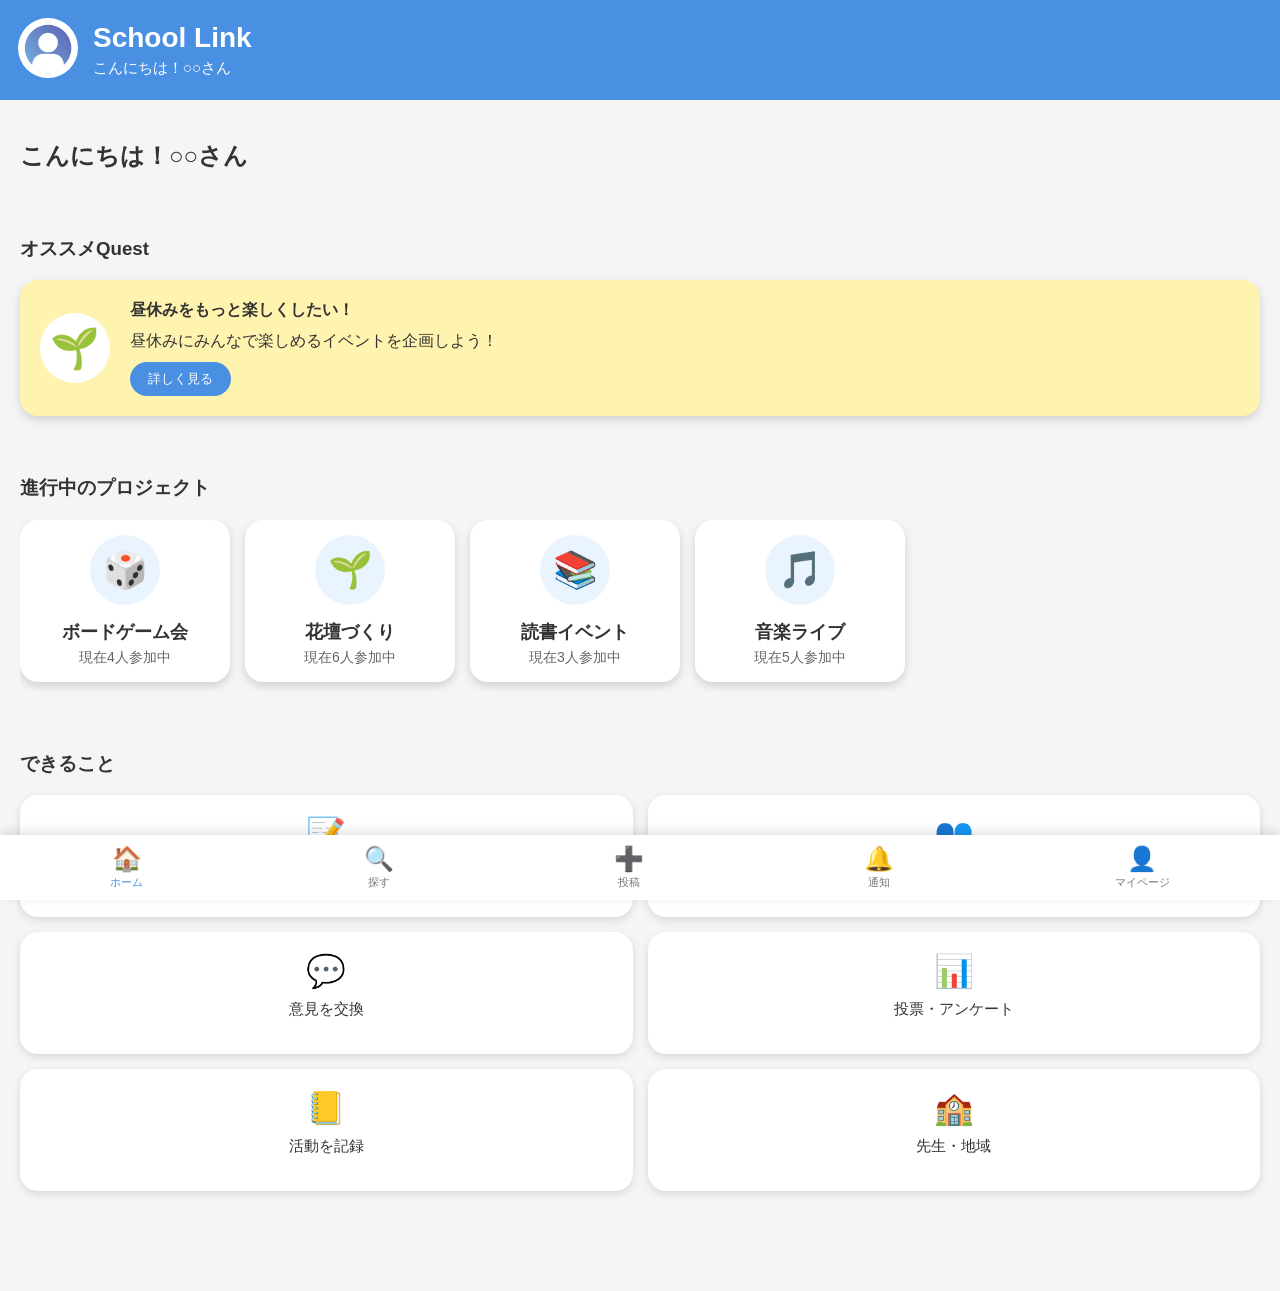
==== index.html @ 29ad6309 "Add files via upload" ====
<!DOCTYPE html>
<html lang="ja">

<head>
    <meta charset="UTF-8">
    <meta name="viewport" content="width=device-width, initial-scale=1.0">

    <title>School Link</title>

    <link rel="stylesheet" href="style.css">
</head>

<body>

<header>

    <div class="profile">

        <img src="images/user.png" alt="プロフィール">

    </div>

    <div class="title">

        <h1>School Link</h1>

        <p>こんにちは！○○さん</p>

    </div>

</header>

<main>

    <section class="greeting">
        <h2>こんにちは！○○さん</h2>
    </section>

    <section class="recommend">

    <h3>オススメQuest</h3>

    <div class="quest-card">

        <div class="quest-image">
            🌱
        </div>

        <div class="quest-text">

            <h4>昼休みをもっと楽しくしたい！</h4>

            <p>
                昼休みにみんなで楽しめるイベントを企画しよう！
            </p>

            <button>
                詳しく見る
            </button>

        </div>

    </div>

</section>

   <section class="projects">

    <h3>進行中のプロジェクト</h3>

    <div class="project-list">

        <div class="project-card">

            <div class="project-image">🎲</div>

            <h4>ボードゲーム会</h4>

            <p>現在4人参加中</p>

        </div>

        <div class="project-card">

            <div class="project-image">🌱</div>

            <h4>花壇づくり</h4>

            <p>現在6人参加中</p>

        </div>

        <div class="project-card">

            <div class="project-image">📚</div>

            <h4>読書イベント</h4>

            <p>現在3人参加中</p>

        </div>

        <div class="project-card">

         <div class="project-image">🎵</div>

         <h4>音楽ライブ</h4>

         <p>現在5人参加中</p>

        </div>

    </div>

</section>

<section class="menu">

    <h3>できること</h3>

    <div class="menu-grid">

        <a href="pages/post.html" class="menu-card">
            📝
            <p>Questを投稿</p>
        </a>

        <a href="pages/recruit.html" class="menu-card">
            👥
            <p>仲間を集める</p>
        </a>

        <a href="pages/discussion.html" class="menu-card">
            💬
            <p>意見を交換</p>
        </a>

        <a href="pages/vote.html" class="menu-card">
            📊
            <p>投票・アンケート</p>
        </a>

        <a href="pages/record.html" class="menu-card">
            📒
            <p>活動を記録</p>
        </a>

        <a href="pages/connect.html" class="menu-card">
            🏫
            <p>先生・地域</p>
        </a>

    </div>

</section>

</main>

<nav>

    <a href="index.html" class="active">
        <span>🏠</span>
        <small>ホーム</small>
    </a>

    <a href="pages/search.html">
        <span>🔍</span>
        <small>探す</small>
    </a>

    <a href="pages/post.html">
        <span>➕</span>
        <small>投稿</small>
    </a>

    <a href="pages/notice.html">
        <span>🔔</span>
        <small>通知</small>
    </a>

    <a href="pages/mypage.html">
        <span>👤</span>
        <small>マイページ</small>
    </a>

</nav>

<script src="script.js"></script>

</body>

</html>
---- style.css ----
/* 全体 */
body{
    margin:0;
    font-family:"Yu Gothic","Meiryo",sans-serif;
    background:#f5f5f5;
    color:#333;
}

/* ヘッダー */
header{
    background:#4A90E2;
    color:white;
    display:flex;
    align-items:center;
    gap:15px;
    padding:18px;

}

.profile img{

    width:60px;
    height:60px;
    border-radius:50%;
    object-fit:cover;
    background:white;

}

.title h1{

    margin:0;
    font-size:28px;

}

.title p{

    margin-top:5px;
    margin-bottom:0;
    font-size:15px;

}


/* 各エリア */
section{
    padding:20px;
}

/* あいさつ */
.greeting h2{
    margin-bottom:5px;
}

.greeting p{
    color:#666;
}

/* Questカード */
.quest-card{

    background:#FFF3B0;

    border-radius:18px;

    padding:20px;

    display:flex;

    gap:20px;

    align-items:center;

    box-shadow:0 4px 10px rgba(0,0,0,.15);

}

.quest-card h4{
    margin-top:0;
}

.quest-image{

    width:70px;

    height:70px;

    background:white;

    border-radius:50%;

    display:flex;

    justify-content:center;

    align-items:center;

    font-size:40px;

}

.quest-text{

    flex:1;

}

.quest-text h4{

    margin:0;

}

.quest-text p{

    margin:10px 0;

}

.quest-text button{

    background:#4A90E2;

    color:white;

    border:none;

    border-radius:20px;

    padding:8px 18px;

    cursor:pointer;

}

/* プロジェクト一覧 */
.project-list{

    display:flex;

    gap:15px;

    overflow-x:auto;

    scroll-behavior:smooth;

    padding-bottom:10px;

    -webkit-overflow-scrolling:touch;

}

.project-list::-webkit-scrollbar{

    display:none;

}

/* プロジェクトカード */
.project-card{

    min-width:180px;

    background:white;

    border-radius:18px;

    padding:15px;

    box-shadow:0 4px 10px rgba(0,0,0,.15);

    flex-shrink:0;

    text-align:center;

}

.project-image{

    width:70px;

    height:70px;

    margin:0 auto 15px;

    background:#EAF4FF;

    border-radius:50%;

    display:flex;

    justify-content:center;

    align-items:center;

    font-size:36px;

}

.project-card h4{

    margin:10px 0 5px;

    font-size:18px;

}

.project-card p{

    margin:0;

    color:#666;

    font-size:14px;

}

/* ===== 下部ナビ ===== */

nav{

    position:fixed;

    bottom:0;

    left:0;

    width:100%;

    background:white;

    display:flex;

    justify-content:space-around;

    align-items:center;

    padding:10px 0;

    box-shadow:0 -3px 10px rgba(0,0,0,.12);

}

nav a{

    display:flex;

    flex-direction:column;

    align-items:center;

    text-decoration:none;

    color:#777;

    font-size:13px;

}

nav span{

    font-size:24px;

    margin-bottom:3px;

}

nav a.active{

    color:#4A90E2;

}

/* ===== できること ===== */

.menu{

    padding-bottom:100px;

}

.menu-grid{

    display:grid;

    grid-template-columns:repeat(2,1fr);

    gap:15px;

}

.menu-card{

    background:white;

    border-radius:18px;

    padding:20px;

    text-align:center;

    text-decoration:none;

    color:#333;

    box-shadow:0 3px 8px rgba(0,0,0,.12);

    font-size:32px;

}

.menu-card p{

    font-size:15px;

    margin-top:10px;

}
/* ===== 入力フォーム ===== */

.form-card{

    background:white;

    border-radius:18px;

    padding:20px;

    box-shadow:0 3px 10px rgba(0,0,0,.12);

}

.form-card label{

    display:block;

    margin-top:15px;

    margin-bottom:8px;

    font-weight:bold;

}

.form-card input,
.form-card textarea{

    width:100%;

    padding:12px;

    border:1px solid #ccc;

    border-radius:10px;

    box-sizing:border-box;

    font-size:15px;

}

.form-card textarea{

    height:120px;

    resize:none;

}

.main-button{

    width:100%;

    margin-top:20px;

    background:#4A90E2;

    color:white;

    border:none;

    border-radius:12px;

    padding:15px;

    font-size:16px;

}
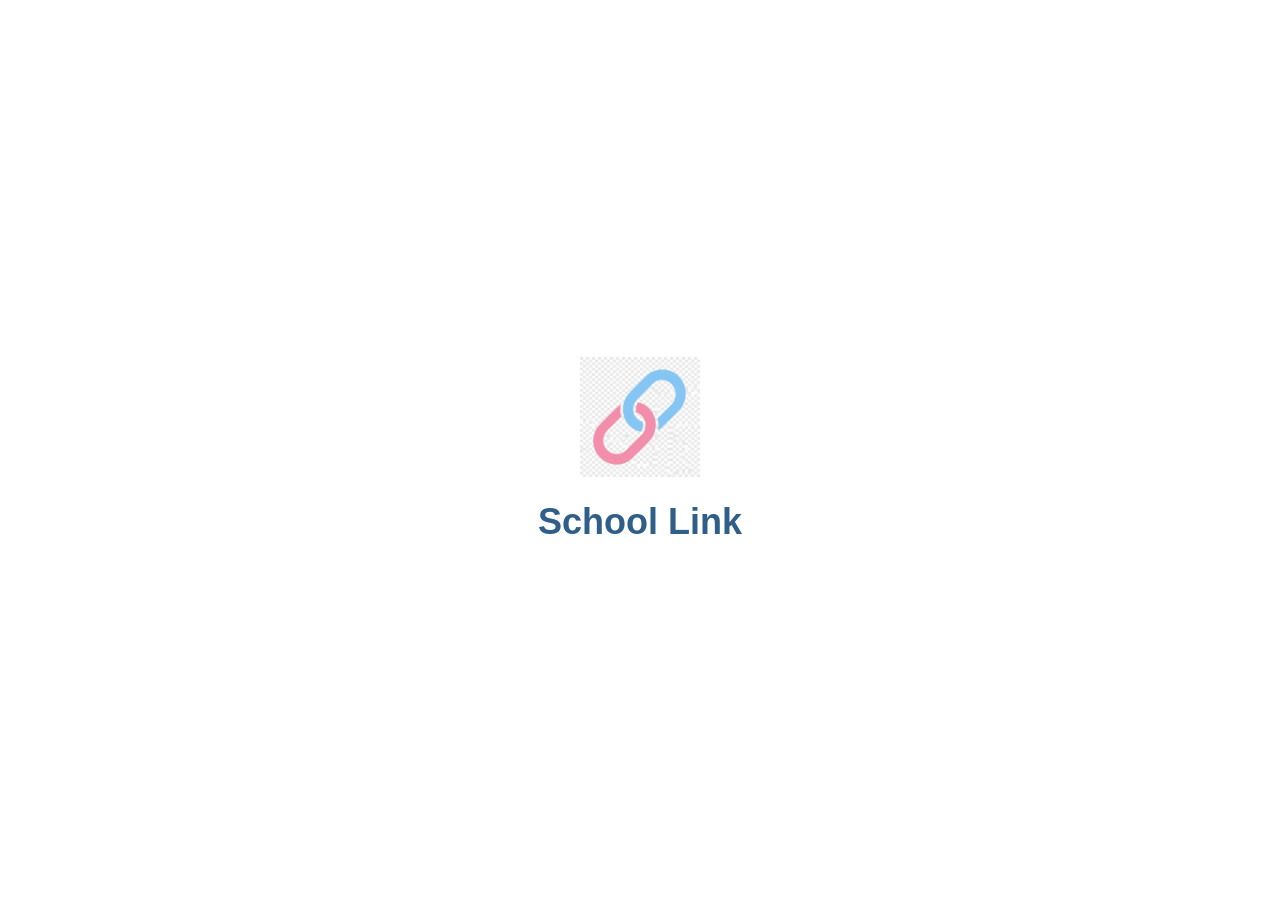
==== commit 44b57c44: "Add files via upload" ====
--- a/index.html
+++ b/index.html
@@ -2,190 +2,42 @@
 <html lang="ja">
 
 <head>
-    <meta charset="UTF-8">
-    <meta name="viewport" content="width=device-width, initial-scale=1.0">
 
-    <title>School Link</title>
+<meta charset="UTF-8">
 
-    <link rel="stylesheet" href="style.css">
+<meta name="viewport" content="width=device-width, initial-scale=1.0">
+
+<title>School Link</title>
+
+<link rel="stylesheet" href="style.css">
+
 </head>
 
-<body>
+<body class="splash">
 
-<header>
+<div class="splash-container">
 
-    <div class="profile">
+    <img src="images/logo.png" class="logo">
 
-        <img src="images/user.png" alt="プロフィール">
+    <h1>School Link</h1>
 
-    </div>
+</div>
 
-    <div class="title">
+<script>
 
-        <h1>School Link</h1>
+setTimeout(() => {
 
-        <p>こんにちは！○○さん</p>
+    document.body.classList.add("fade");
 
-    </div>
+},1200);
 
-</header>
+setTimeout(() => {
 
-<main>
+    window.location.href="home.html";
 
-    <section class="greeting">
-        <h2>こんにちは！○○さん</h2>
-    </section>
+},1500);
 
-    <section class="recommend">
-
-    <h3>オススメQuest</h3>
-
-    <div class="quest-card">
-
-        <div class="quest-image">
-            🌱
-        </div>
-
-        <div class="quest-text">
-
-            <h4>昼休みをもっと楽しくしたい！</h4>
-
-            <p>
-                昼休みにみんなで楽しめるイベントを企画しよう！
-            </p>
-
-            <button>
-                詳しく見る
-            </button>
-
-        </div>
-
-    </div>
-
-</section>
-
-   <section class="projects">
-
-    <h3>進行中のプロジェクト</h3>
-
-    <div class="project-list">
-
-        <div class="project-card">
-
-            <div class="project-image">🎲</div>
-
-            <h4>ボードゲーム会</h4>
-
-            <p>現在4人参加中</p>
-
-        </div>
-
-        <div class="project-card">
-
-            <div class="project-image">🌱</div>
-
-            <h4>花壇づくり</h4>
-
-            <p>現在6人参加中</p>
-
-        </div>
-
-        <div class="project-card">
-
-            <div class="project-image">📚</div>
-
-            <h4>読書イベント</h4>
-
-            <p>現在3人参加中</p>
-
-        </div>
-
-        <div class="project-card">
-
-         <div class="project-image">🎵</div>
-
-         <h4>音楽ライブ</h4>
-
-         <p>現在5人参加中</p>
-
-        </div>
-
-    </div>
-
-</section>
-
-<section class="menu">
-
-    <h3>できること</h3>
-
-    <div class="menu-grid">
-
-        <a href="pages/post.html" class="menu-card">
-            📝
-            <p>Questを投稿</p>
-        </a>
-
-        <a href="pages/recruit.html" class="menu-card">
-            👥
-            <p>仲間を集める</p>
-        </a>
-
-        <a href="pages/discussion.html" class="menu-card">
-            💬
-            <p>意見を交換</p>
-        </a>
-
-        <a href="pages/vote.html" class="menu-card">
-            📊
-            <p>投票・アンケート</p>
-        </a>
-
-        <a href="pages/record.html" class="menu-card">
-            📒
-            <p>活動を記録</p>
-        </a>
-
-        <a href="pages/connect.html" class="menu-card">
-            🏫
-            <p>先生・地域</p>
-        </a>
-
-    </div>
-
-</section>
-
-</main>
-
-<nav>
-
-    <a href="index.html" class="active">
-        <span>🏠</span>
-        <small>ホーム</small>
-    </a>
-
-    <a href="pages/search.html">
-        <span>🔍</span>
-        <small>探す</small>
-    </a>
-
-    <a href="pages/post.html">
-        <span>➕</span>
-        <small>投稿</small>
-    </a>
-
-    <a href="pages/notice.html">
-        <span>🔔</span>
-        <small>通知</small>
-    </a>
-
-    <a href="pages/mypage.html">
-        <span>👤</span>
-        <small>マイページ</small>
-    </a>
-
-</nav>
-
-<script src="script.js"></script>
+</script>
 
 </body>
 
--- a/style.css
+++ b/style.css
@@ -386,4 +386,52 @@
 
     font-size:16px;
 
+}
+
+/* ---------- Splash ---------- */
+
+.splash{
+
+    display:flex;
+
+    justify-content:center;
+
+    align-items:center;
+
+    height:100vh;
+
+    background:white;
+
+    transition:opacity .3s;
+
+}
+
+.splash-container{
+
+    text-align:center;
+
+}
+
+.logo{
+
+    width:120px;
+
+    margin-bottom:20px;
+
+}
+
+.splash h1{
+
+    font-size:36px;
+
+    color:#2F5F88;
+
+    margin:0;
+
+}
+
+.fade{
+
+    opacity:0;
+
 }
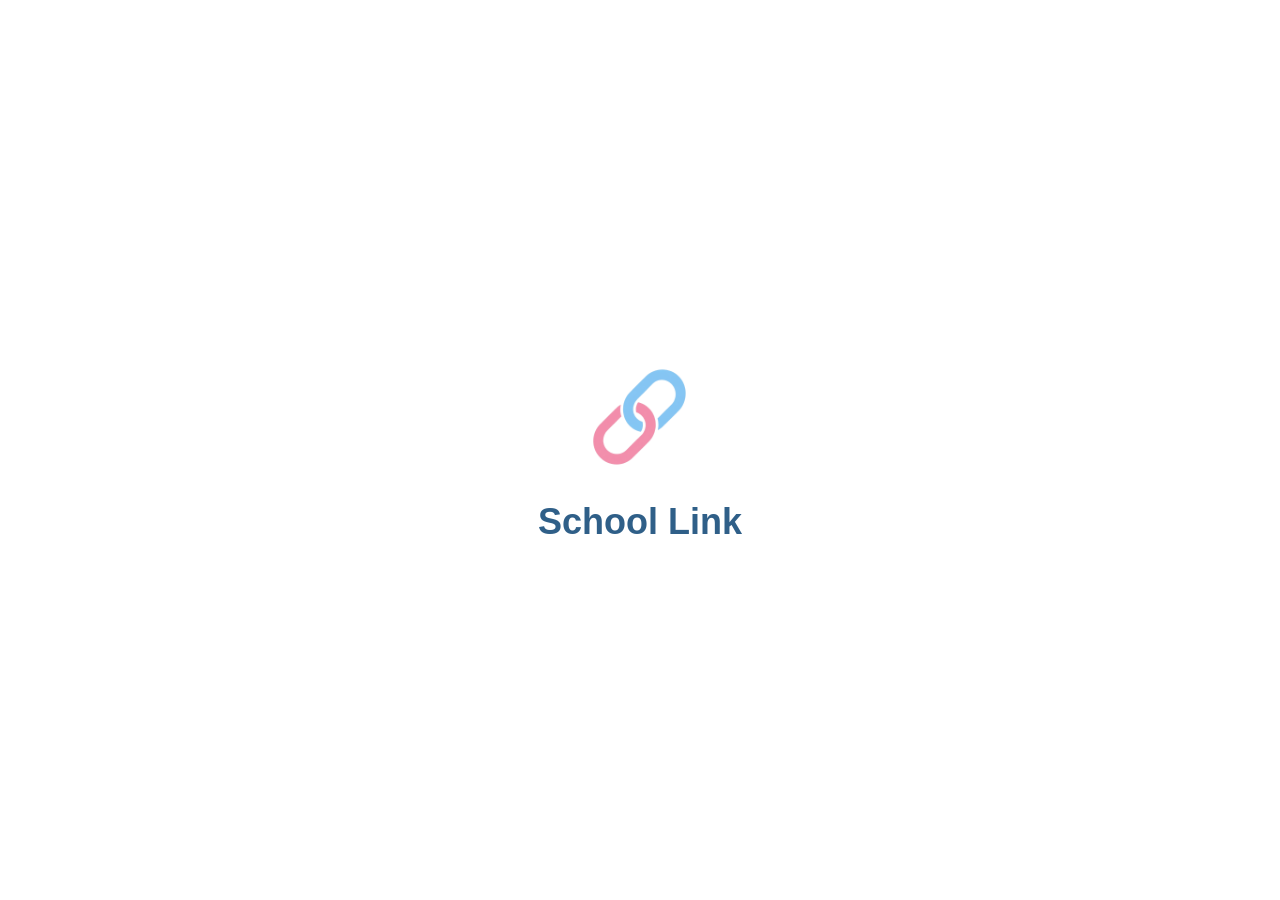
==== commit a8e6935e: "Add files via upload" ====
--- a/index.html
+++ b/index.html
@@ -10,6 +10,7 @@
 <title>School Link</title>
 
 <link rel="stylesheet" href="style.css">
+<link rel="manifest" href="manifest.json">
 
 </head>
 
@@ -29,13 +30,13 @@
 
     document.body.classList.add("fade");
 
-},1200);
+},1700);
 
 setTimeout(() => {
 
     window.location.href="home.html";
 
-},1500);
+},2000);
 
 </script>
 
